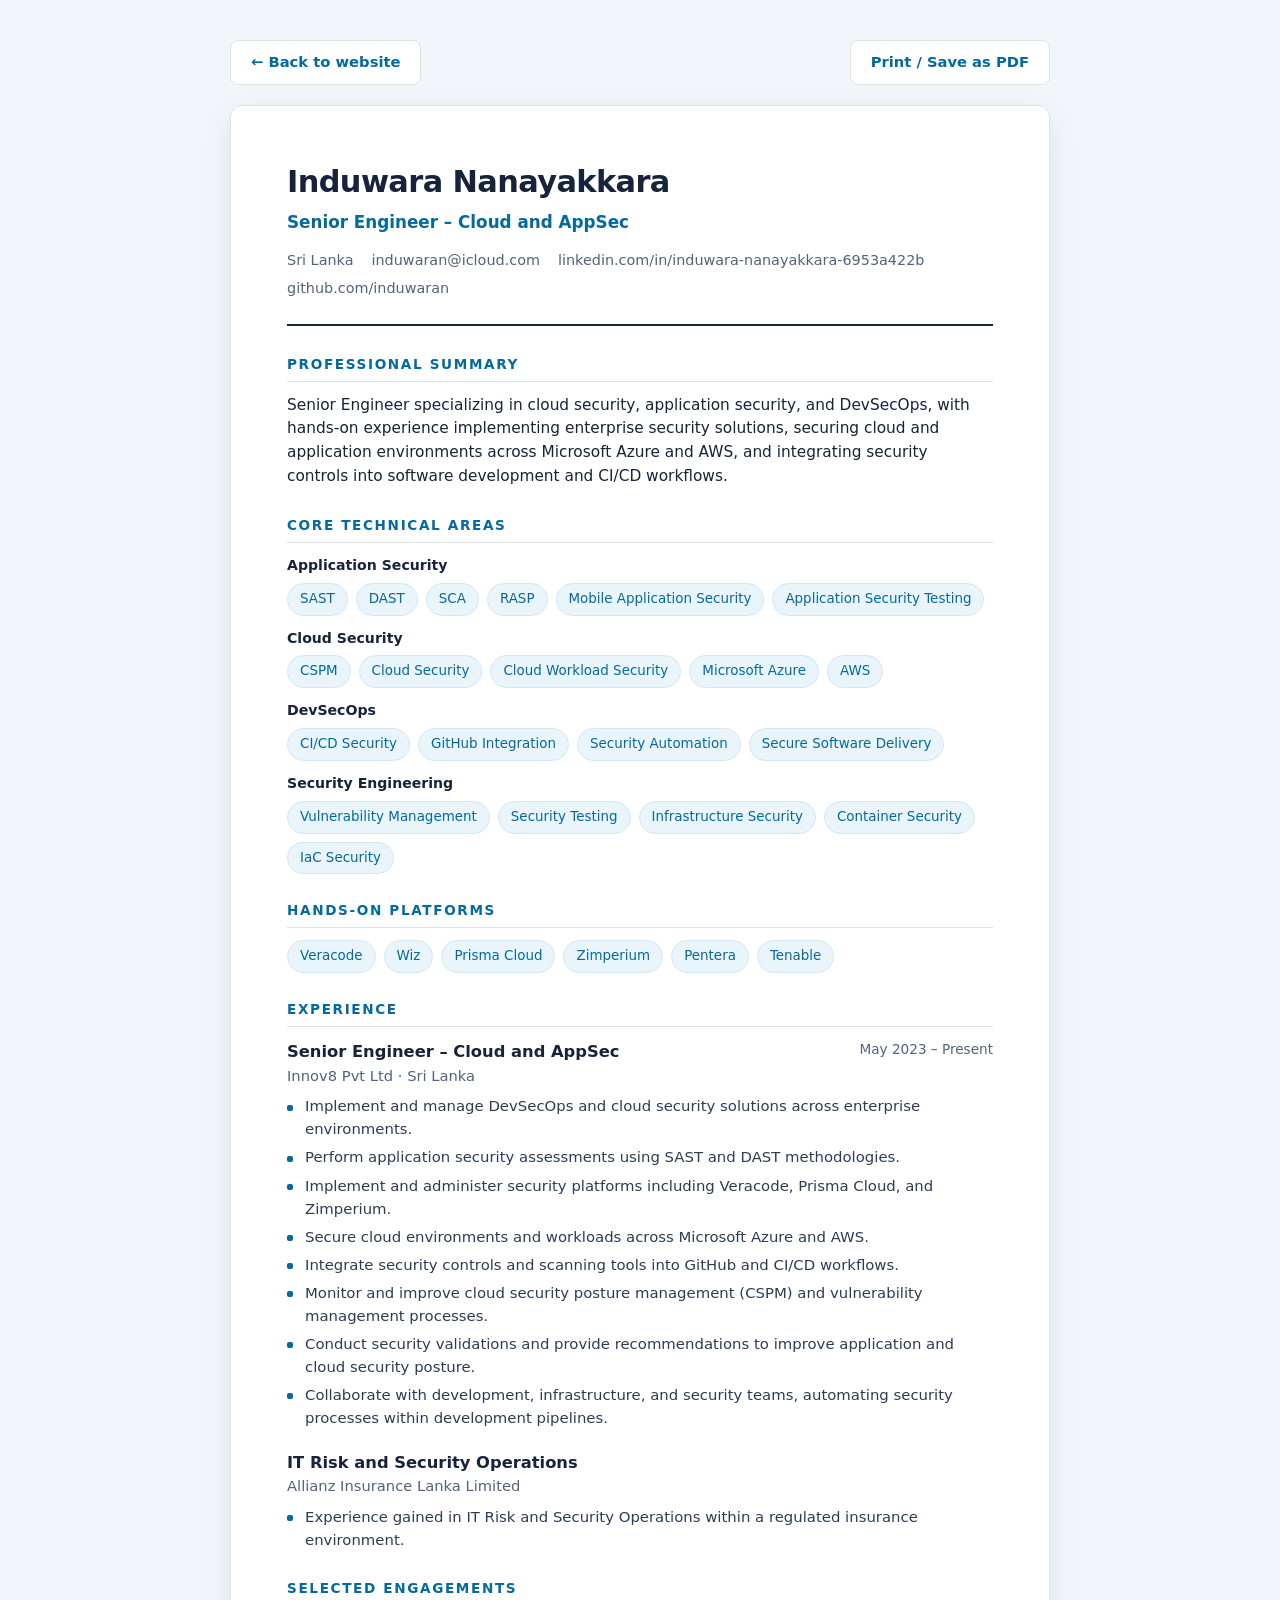
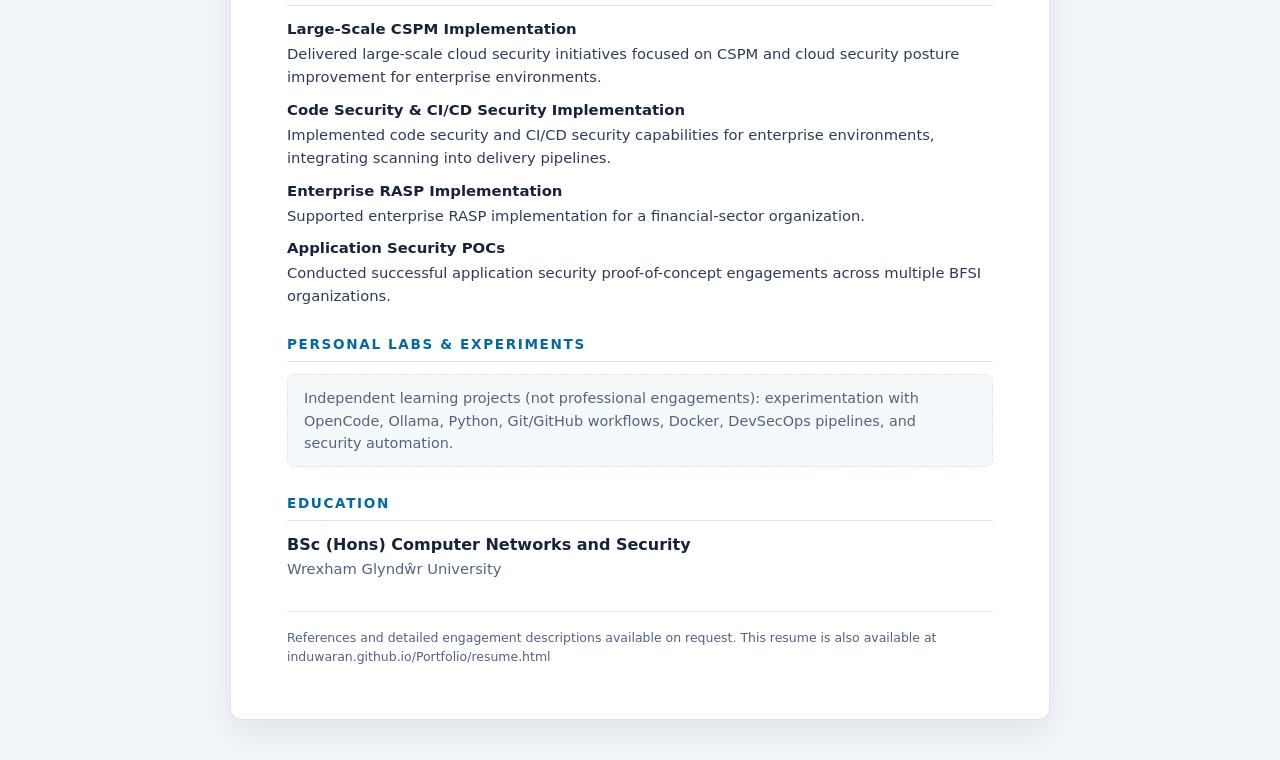
==== resume.html @ 3752a645 "Build personal portfolio website" ====
<!DOCTYPE html>
<html lang="en">
<head>
  <meta charset="UTF-8" />
  <meta name="viewport" content="width=device-width, initial-scale=1.0" />
  <title>Resume | Induwara Nanayakkara – Senior Engineer, Cloud and AppSec</title>
  <meta name="description" content="Resume of Induwara Nanayakkara, Senior Engineer specializing in cloud security, application security, and DevSecOps." />
  <link rel="canonical" href="https://induwaran.github.io/Portfolio/resume.html" />
  <link rel="icon" type="image/svg+xml" href="favicon.svg" />
  <style>
    :root {
      --ink: #16233a;
      --muted: #51637e;
      --line: #dbe3ee;
      --accent: #0369a1;
      --accent-soft: #eaf4fb;
    }

    * {
      margin: 0;
      padding: 0;
      box-sizing: border-box;
    }

    body {
      font-family: system-ui, -apple-system, "Segoe UI", Roboto, "Helvetica Neue", Arial, sans-serif;
      background: #f2f5f9;
      color: var(--ink);
      line-height: 1.55;
      padding: 40px 20px;
      -webkit-font-smoothing: antialiased;
    }

    .page {
      max-width: 820px;
      margin-inline: auto;
      background: #ffffff;
      border: 1px solid var(--line);
      border-radius: 12px;
      padding: 52px 56px;
      box-shadow: 0 12px 36px rgba(22, 35, 58, 0.08);
    }

    .toolbar {
      max-width: 820px;
      margin: 0 auto 20px;
      display: flex;
      justify-content: space-between;
      align-items: center;
      gap: 12px;
      flex-wrap: wrap;
    }

    .toolbar a,
    .toolbar button {
      display: inline-block;
      border: 1px solid var(--line);
      background: #ffffff;
      color: var(--accent);
      font: inherit;
      font-weight: 600;
      font-size: 0.92rem;
      padding: 10px 20px;
      border-radius: 8px;
      cursor: pointer;
      text-decoration: none;
    }

    .toolbar button:hover,
    .toolbar a:hover {
      border-color: var(--accent);
    }

    header.r-head h1 {
      font-size: 1.9rem;
      letter-spacing: -0.02em;
    }

    header.r-head .r-title {
      font-size: 1.05rem;
      font-weight: 600;
      color: var(--accent);
      margin-top: 4px;
    }

    header.r-head .r-contact {
      margin-top: 14px;
      font-size: 0.9rem;
      color: var(--muted);
      display: flex;
      flex-wrap: wrap;
      gap: 6px 18px;
    }

    header.r-head {
      padding-bottom: 24px;
      border-bottom: 2px solid var(--ink);
      margin-bottom: 28px;
    }

    section {
      margin-bottom: 26px;
    }

    h2 {
      font-size: 0.85rem;
      text-transform: uppercase;
      letter-spacing: 0.12em;
      color: var(--accent);
      margin-bottom: 12px;
      padding-bottom: 6px;
      border-bottom: 1px solid var(--line);
    }

    .summary p {
      color: var(--ink);
      font-size: 0.96rem;
    }

    .tags {
      display: flex;
      flex-wrap: wrap;
      gap: 8px;
    }

    .tags span {
      font-size: 0.84rem;
      padding: 5px 12px;
      border-radius: 999px;
      background: var(--accent-soft);
      color: var(--accent);
      border: 1px solid #d3e7f5;
    }

    .tag-group + .tag-group {
      margin-top: 12px;
    }

    .tag-label {
      font-weight: 700;
      font-size: 0.88rem;
      margin-bottom: 6px;
    }

    .xp {
      margin-bottom: 20px;
    }

    .xp:last-child {
      margin-bottom: 0;
    }

    .xp-head {
      display: flex;
      justify-content: space-between;
      gap: 12px;
      flex-wrap: wrap;
    }

    .xp-head h3 {
      font-size: 1.02rem;
    }

    .xp-date {
      font-size: 0.85rem;
      color: var(--muted);
      white-space: nowrap;
    }

    .xp-org {
      font-size: 0.92rem;
      color: var(--muted);
      margin-bottom: 8px;
    }

    .xp ul {
      list-style: none;
    }

    .xp li {
      position: relative;
      padding-left: 18px;
      font-size: 0.93rem;
      color: #2c3c57;
      margin-top: 5px;
    }

    .xp li::before {
      content: "";
      position: absolute;
      left: 0;
      top: 0.62em;
      width: 6px;
      height: 6px;
      border-radius: 2px;
      background: var(--accent);
    }

    .engagements dt {
      font-weight: 700;
      font-size: 0.93rem;
      margin-top: 10px;
    }

    .engagements dd {
      font-size: 0.92rem;
      color: #2c3c57;
      margin-top: 2px;
    }

    .lab-note {
      font-size: 0.9rem;
      color: var(--muted);
      background: #f6f9fc;
      border: 1px dashed var(--line);
      border-radius: 8px;
      padding: 12px 16px;
    }

    .edu h3 {
      font-size: 1rem;
    }

    .edu p {
      font-size: 0.92rem;
      color: var(--muted);
    }

    footer.r-foot {
      margin-top: 30px;
      padding-top: 16px;
      border-top: 1px solid var(--line);
      font-size: 0.78rem;
      color: var(--muted);
    }

    @media (max-width: 640px) {
      body {
        padding: 16px 10px;
      }

      .page {
        padding: 30px 22px;
      }
    }

    @media print {
      @page {
        size: A4;
        margin: 14mm;
      }

      body {
        background: #ffffff;
        padding: 0;
      }

      .toolbar {
        display: none;
      }

      .page {
        border: 0;
        border-radius: 0;
        box-shadow: none;
        padding: 0;
        max-width: none;
      }

      * {
        -webkit-print-color-adjust: exact;
        print-color-adjust: exact;
      }
    }
  </style>
</head>
<body>

  <div class="toolbar no-print">
    <a href="index.html">← Back to website</a>
    <button type="button" id="print-btn">Print / Save as PDF</button>
  </div>

  <div class="page">

    <header class="r-head">
      <h1>Induwara Nanayakkara</h1>
      <p class="r-title">Senior Engineer – Cloud and AppSec</p>
      <div class="r-contact">
        <span>Sri Lanka</span>
        <span>induwaran@icloud.com</span>
        <span>linkedin.com/in/induwara-nanayakkara-6953a422b</span>
        <span>github.com/induwaran</span>
      </div>
    </header>

    <section class="summary">
      <h2>Professional Summary</h2>
      <p>
        Senior Engineer specializing in cloud security, application security, and
        DevSecOps, with hands-on experience implementing enterprise security
        solutions, securing cloud and application environments across Microsoft
        Azure and AWS, and integrating security controls into software development
        and CI/CD workflows.
      </p>
    </section>

    <section>
      <h2>Core Technical Areas</h2>
      <div class="tag-group">
        <p class="tag-label">Application Security</p>
        <div class="tags">
          <span>SAST</span><span>DAST</span><span>SCA</span><span>RASP</span>
          <span>Mobile Application Security</span><span>Application Security Testing</span>
        </div>
      </div>
      <div class="tag-group">
        <p class="tag-label">Cloud Security</p>
        <div class="tags">
          <span>CSPM</span><span>Cloud Security</span><span>Cloud Workload Security</span>
          <span>Microsoft Azure</span><span>AWS</span>
        </div>
      </div>
      <div class="tag-group">
        <p class="tag-label">DevSecOps</p>
        <div class="tags">
          <span>CI/CD Security</span><span>GitHub Integration</span>
          <span>Security Automation</span><span>Secure Software Delivery</span>
        </div>
      </div>
      <div class="tag-group">
        <p class="tag-label">Security Engineering</p>
        <div class="tags">
          <span>Vulnerability Management</span><span>Security Testing</span>
          <span>Infrastructure Security</span><span>Container Security</span><span>IaC Security</span>
        </div>
      </div>
    </section>

    <section>
      <h2>Hands-On Platforms</h2>
      <div class="tags">
        <span>Veracode</span><span>Wiz</span><span>Prisma Cloud</span>
        <span>Zimperium</span><span>Pentera</span><span>Tenable</span>
      </div>
    </section>

    <section>
      <h2>Experience</h2>

      <article class="xp">
        <div class="xp-head">
          <h3>Senior Engineer – Cloud and AppSec</h3>
          <span class="xp-date">May 2023 – Present</span>
        </div>
        <p class="xp-org">Innov8 Pvt Ltd · Sri Lanka</p>
        <ul>
          <li>Implement and manage DevSecOps and cloud security solutions across enterprise environments.</li>
          <li>Perform application security assessments using SAST and DAST methodologies.</li>
          <li>Implement and administer security platforms including Veracode, Prisma Cloud, and Zimperium.</li>
          <li>Secure cloud environments and workloads across Microsoft Azure and AWS.</li>
          <li>Integrate security controls and scanning tools into GitHub and CI/CD workflows.</li>
          <li>Monitor and improve cloud security posture management (CSPM) and vulnerability management processes.</li>
          <li>Conduct security validations and provide recommendations to improve application and cloud security posture.</li>
          <li>Collaborate with development, infrastructure, and security teams, automating security processes within development pipelines.</li>
        </ul>
      </article>

      <article class="xp">
        <div class="xp-head">
          <h3>IT Risk and Security Operations</h3>
        </div>
        <p class="xp-org">Allianz Insurance Lanka Limited</p>
        <ul>
          <li>Experience gained in IT Risk and Security Operations within a regulated insurance environment.</li>
        </ul>
      </article>
    </section>

    <section>
      <h2>Selected Engagements</h2>
      <dl class="engagements">
        <dt>Large-Scale CSPM Implementation</dt>
        <dd>Delivered large-scale cloud security initiatives focused on CSPM and cloud security posture improvement for enterprise environments.</dd>
        <dt>Code Security &amp; CI/CD Security Implementation</dt>
        <dd>Implemented code security and CI/CD security capabilities for enterprise environments, integrating scanning into delivery pipelines.</dd>
        <dt>Enterprise RASP Implementation</dt>
        <dd>Supported enterprise RASP implementation for a financial-sector organization.</dd>
        <dt>Application Security POCs</dt>
        <dd>Conducted successful application security proof-of-concept engagements across multiple BFSI organizations.</dd>
      </dl>
    </section>

    <section>
      <h2>Personal Labs &amp; Experiments</h2>
      <p class="lab-note">
        Independent learning projects (not professional engagements): experimentation with
        OpenCode, Ollama, Python, Git/GitHub workflows, Docker, DevSecOps pipelines, and
        security automation.
      </p>
    </section>

    <section class="edu">
      <h2>Education</h2>
      <h3>BSc (Hons) Computer Networks and Security</h3>
      <p>Wrexham Glyndŵr University</p>
    </section>

    <footer class="r-foot">
      References and detailed engagement descriptions available on request.
      This resume is also available at induwaran.github.io/Portfolio/resume.html
    </footer>

  </div>

  <script>
    document.getElementById("print-btn").addEventListener("click", function () {
      window.print();
    });
  </script>
</body>
</html>
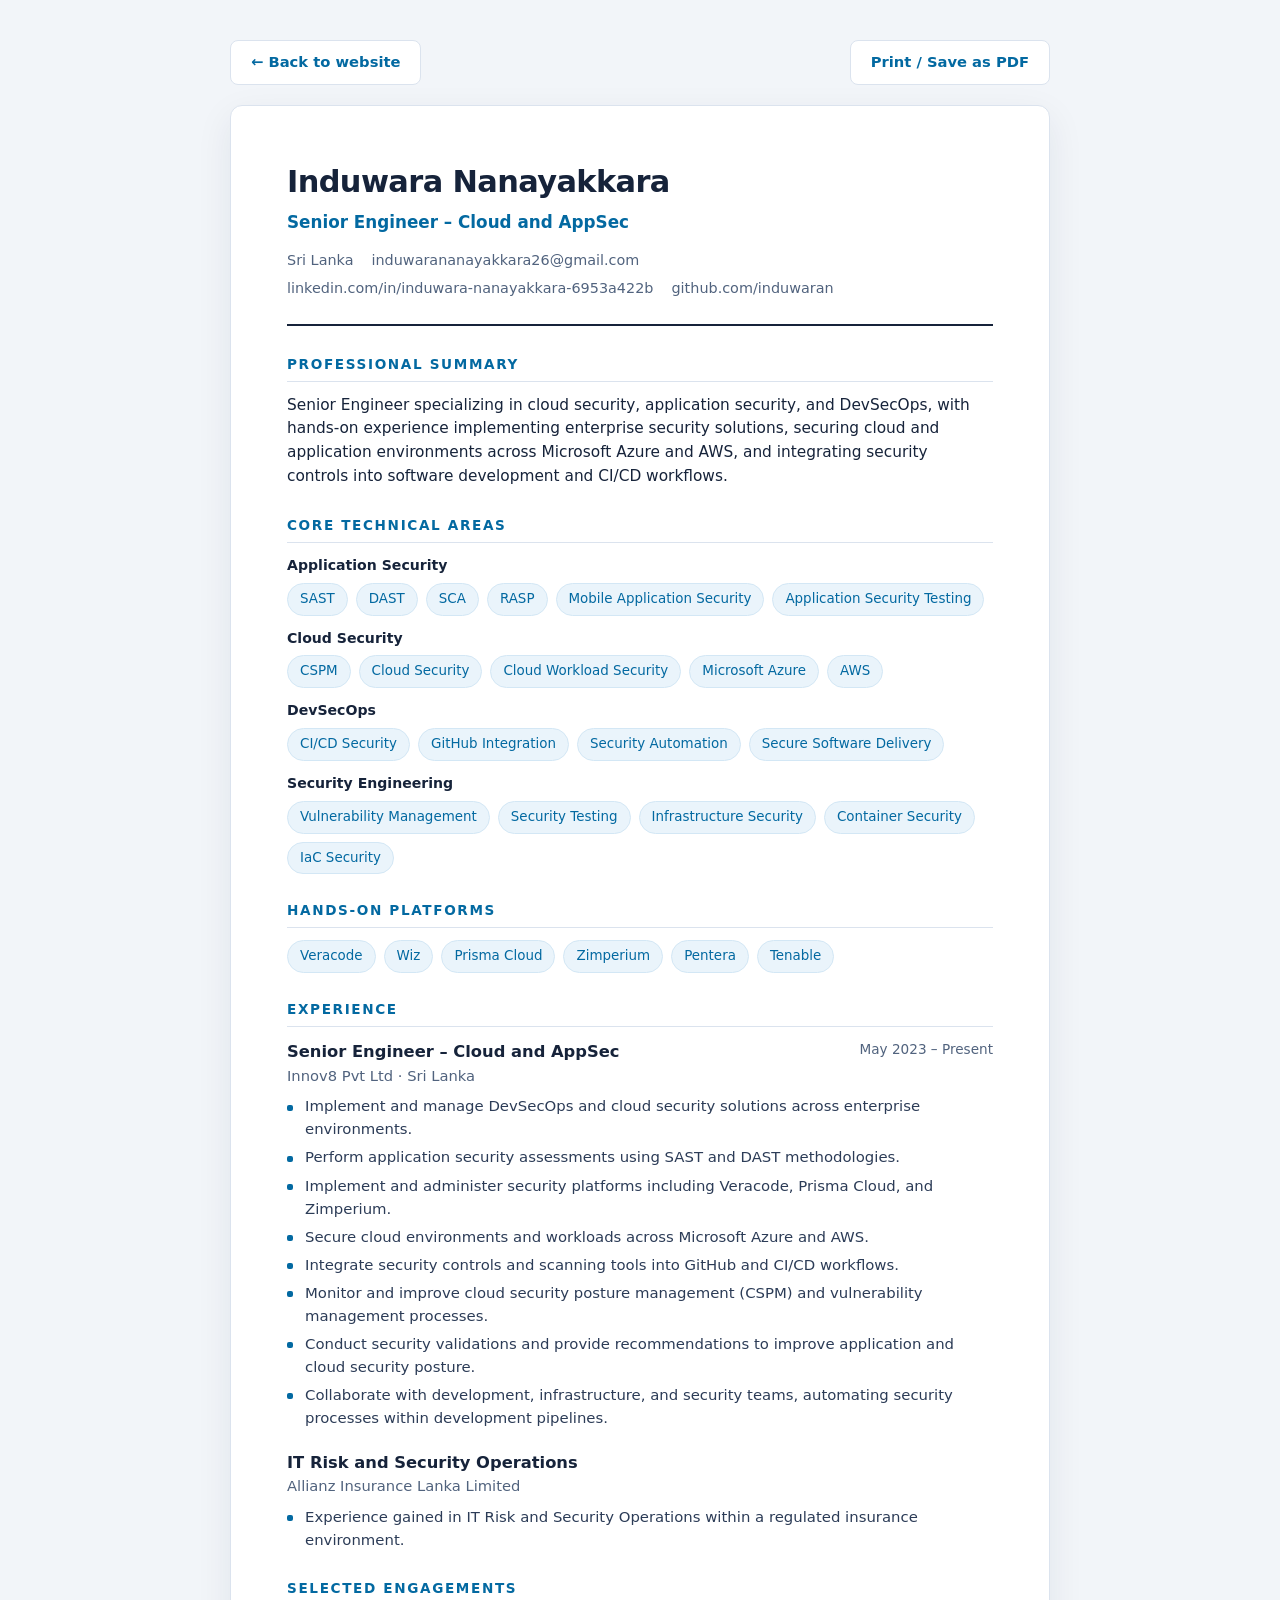
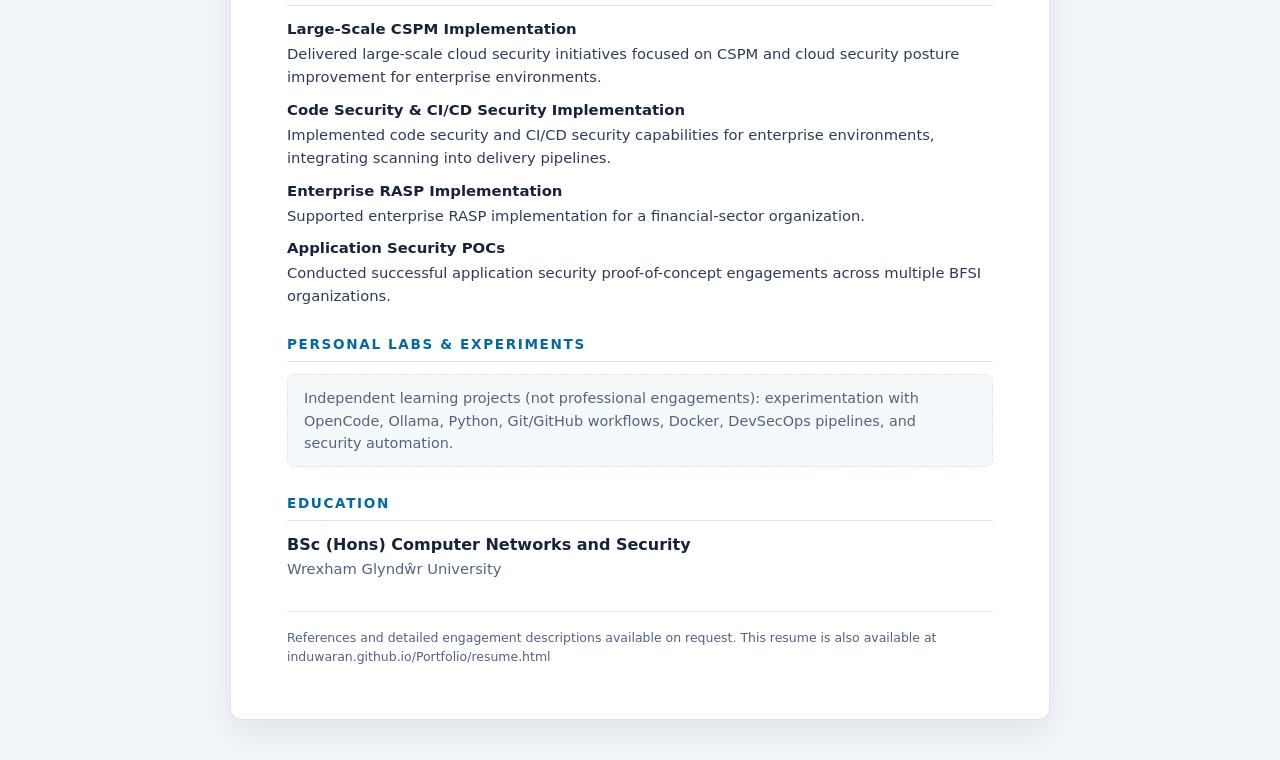
==== commit 18545453: "Update contact email to induwarananayakkara26@gmail.com" ====
--- a/resume.html
+++ b/resume.html
@@ -288,7 +288,7 @@
       <p class="r-title">Senior Engineer – Cloud and AppSec</p>
       <div class="r-contact">
         <span>Sri Lanka</span>
-        <span>induwaran@icloud.com</span>
+        <span>induwarananayakkara26@gmail.com</span>
         <span>linkedin.com/in/induwara-nanayakkara-6953a422b</span>
         <span>github.com/induwaran</span>
       </div>
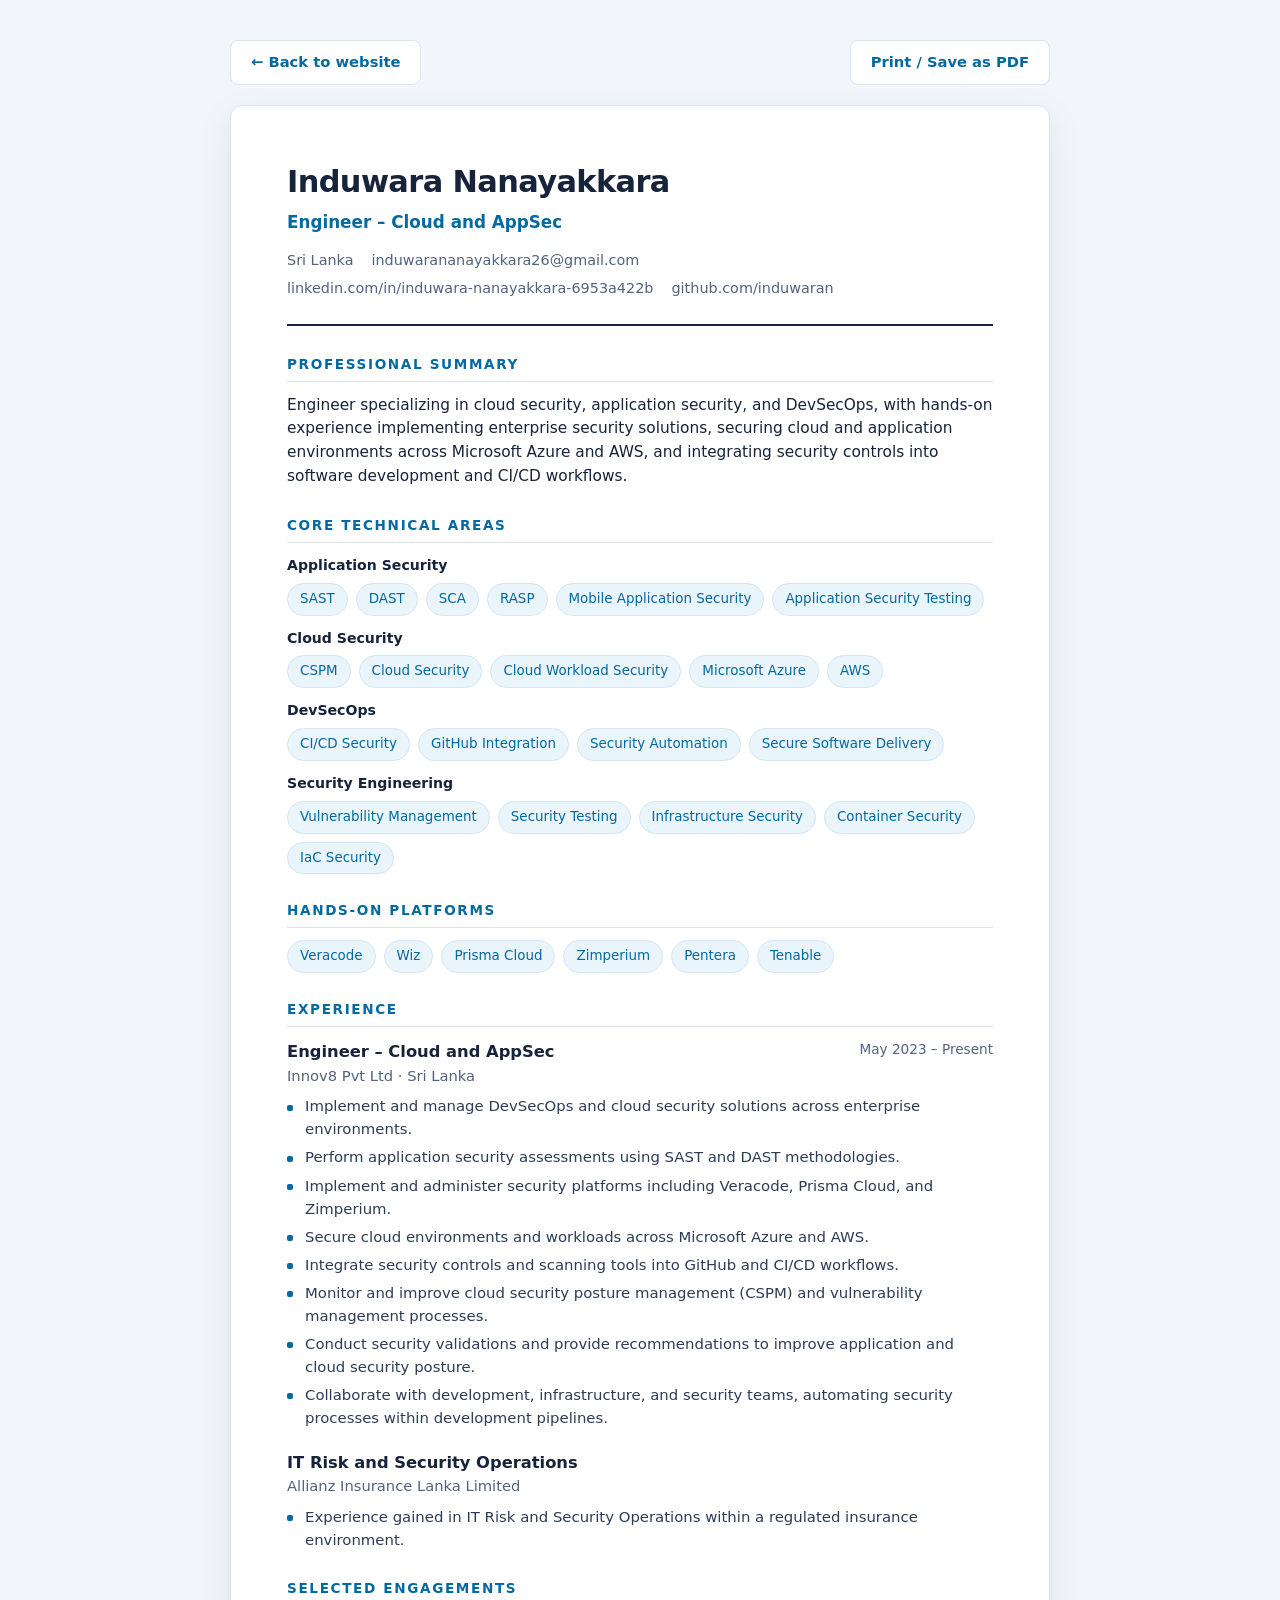
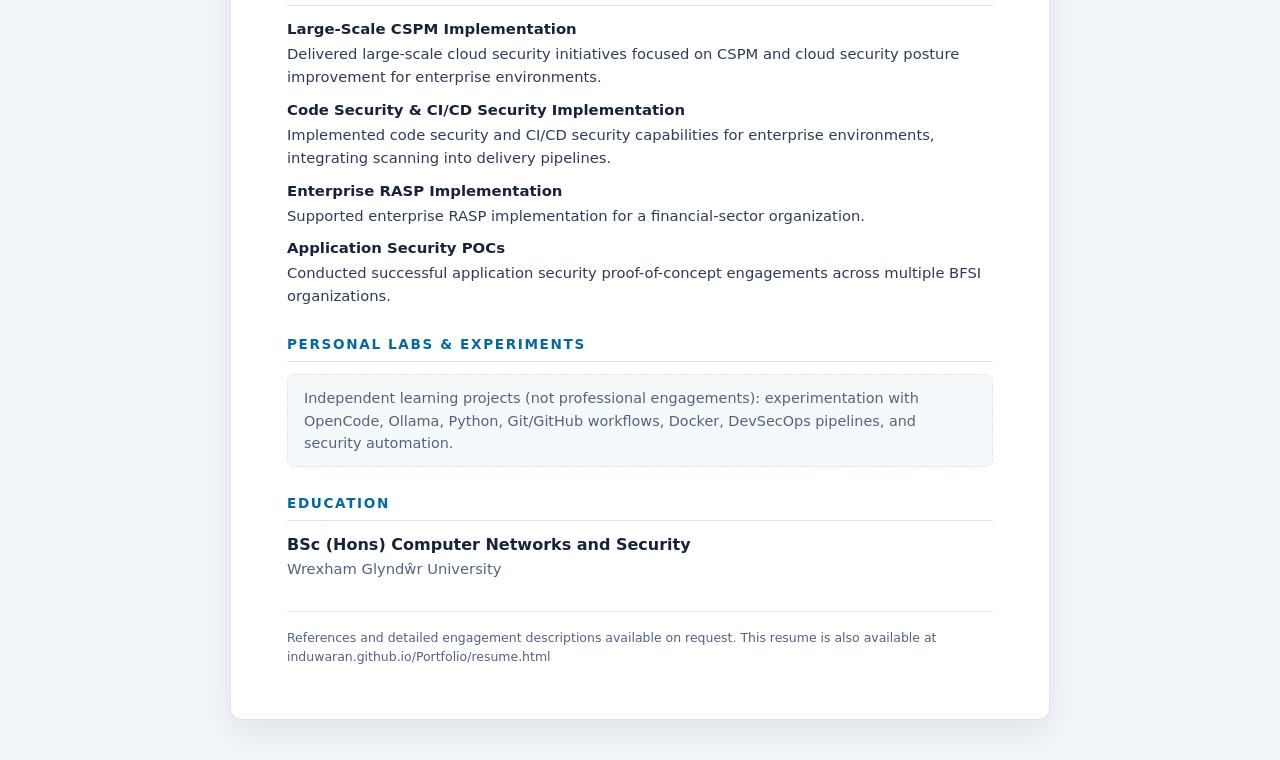
==== commit dd5d8857: "chore: replace UI with editorial engineering system (Engineer title + photo)" ====
--- a/resume.html
+++ b/resume.html
@@ -3,8 +3,8 @@
 <head>
   <meta charset="UTF-8" />
   <meta name="viewport" content="width=device-width, initial-scale=1.0" />
-  <title>Resume | Induwara Nanayakkara – Senior Engineer, Cloud and AppSec</title>
-  <meta name="description" content="Resume of Induwara Nanayakkara, Senior Engineer specializing in cloud security, application security, and DevSecOps." />
+  <title>Resume | Induwara Nanayakkara – Engineer, Cloud and AppSec</title>
+  <meta name="description" content="Resume of Induwara Nanayakkara, Engineer specializing in cloud security, application security, and DevSecOps." />
   <link rel="canonical" href="https://induwaran.github.io/Portfolio/resume.html" />
   <link rel="icon" type="image/svg+xml" href="favicon.svg" />
   <style>
@@ -285,7 +285,7 @@
 
     <header class="r-head">
       <h1>Induwara Nanayakkara</h1>
-      <p class="r-title">Senior Engineer – Cloud and AppSec</p>
+      <p class="r-title">Engineer – Cloud and AppSec</p>
       <div class="r-contact">
         <span>Sri Lanka</span>
         <span>induwarananayakkara26@gmail.com</span>
@@ -297,7 +297,7 @@
     <section class="summary">
       <h2>Professional Summary</h2>
       <p>
-        Senior Engineer specializing in cloud security, application security, and
+        Engineer specializing in cloud security, application security, and
         DevSecOps, with hands-on experience implementing enterprise security
         solutions, securing cloud and application environments across Microsoft
         Azure and AWS, and integrating security controls into software development
@@ -350,7 +350,7 @@
 
       <article class="xp">
         <div class="xp-head">
-          <h3>Senior Engineer – Cloud and AppSec</h3>
+          <h3>Engineer – Cloud and AppSec</h3>
           <span class="xp-date">May 2023 – Present</span>
         </div>
         <p class="xp-org">Innov8 Pvt Ltd · Sri Lanka</p>
